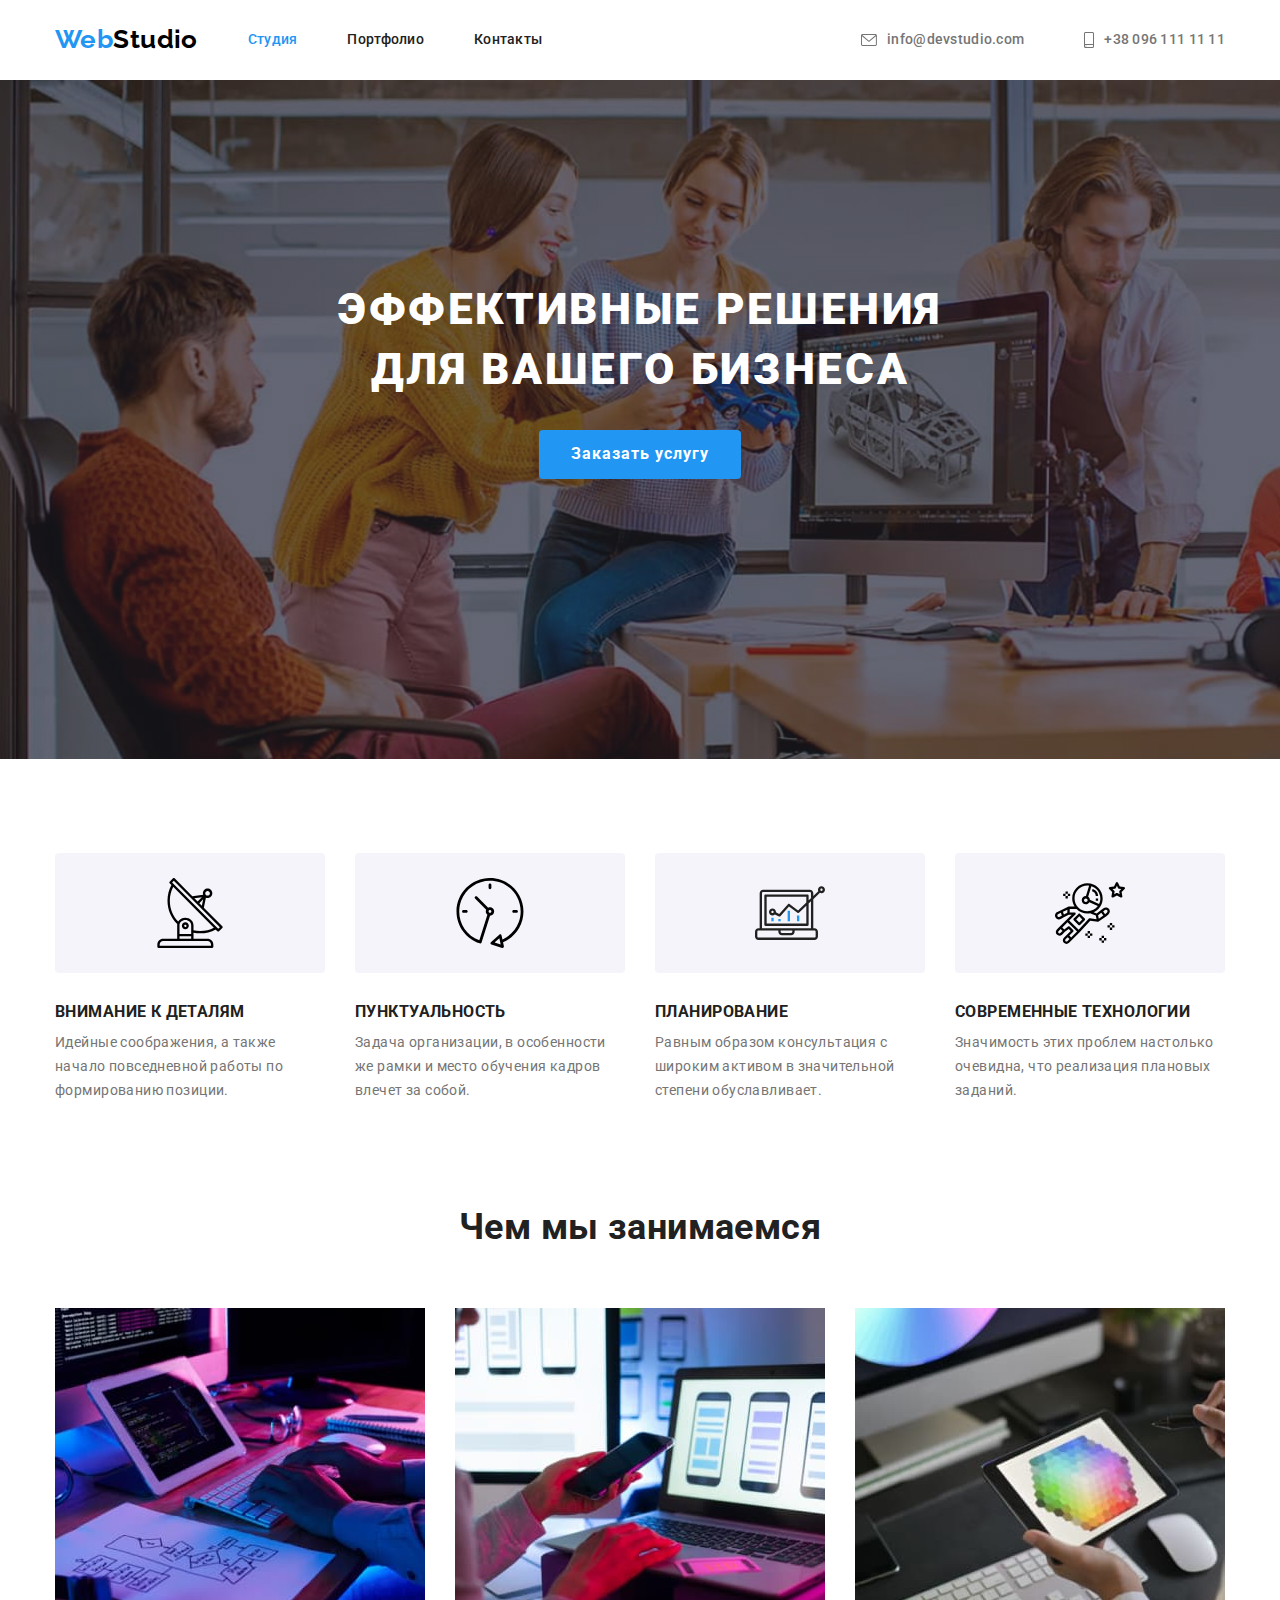
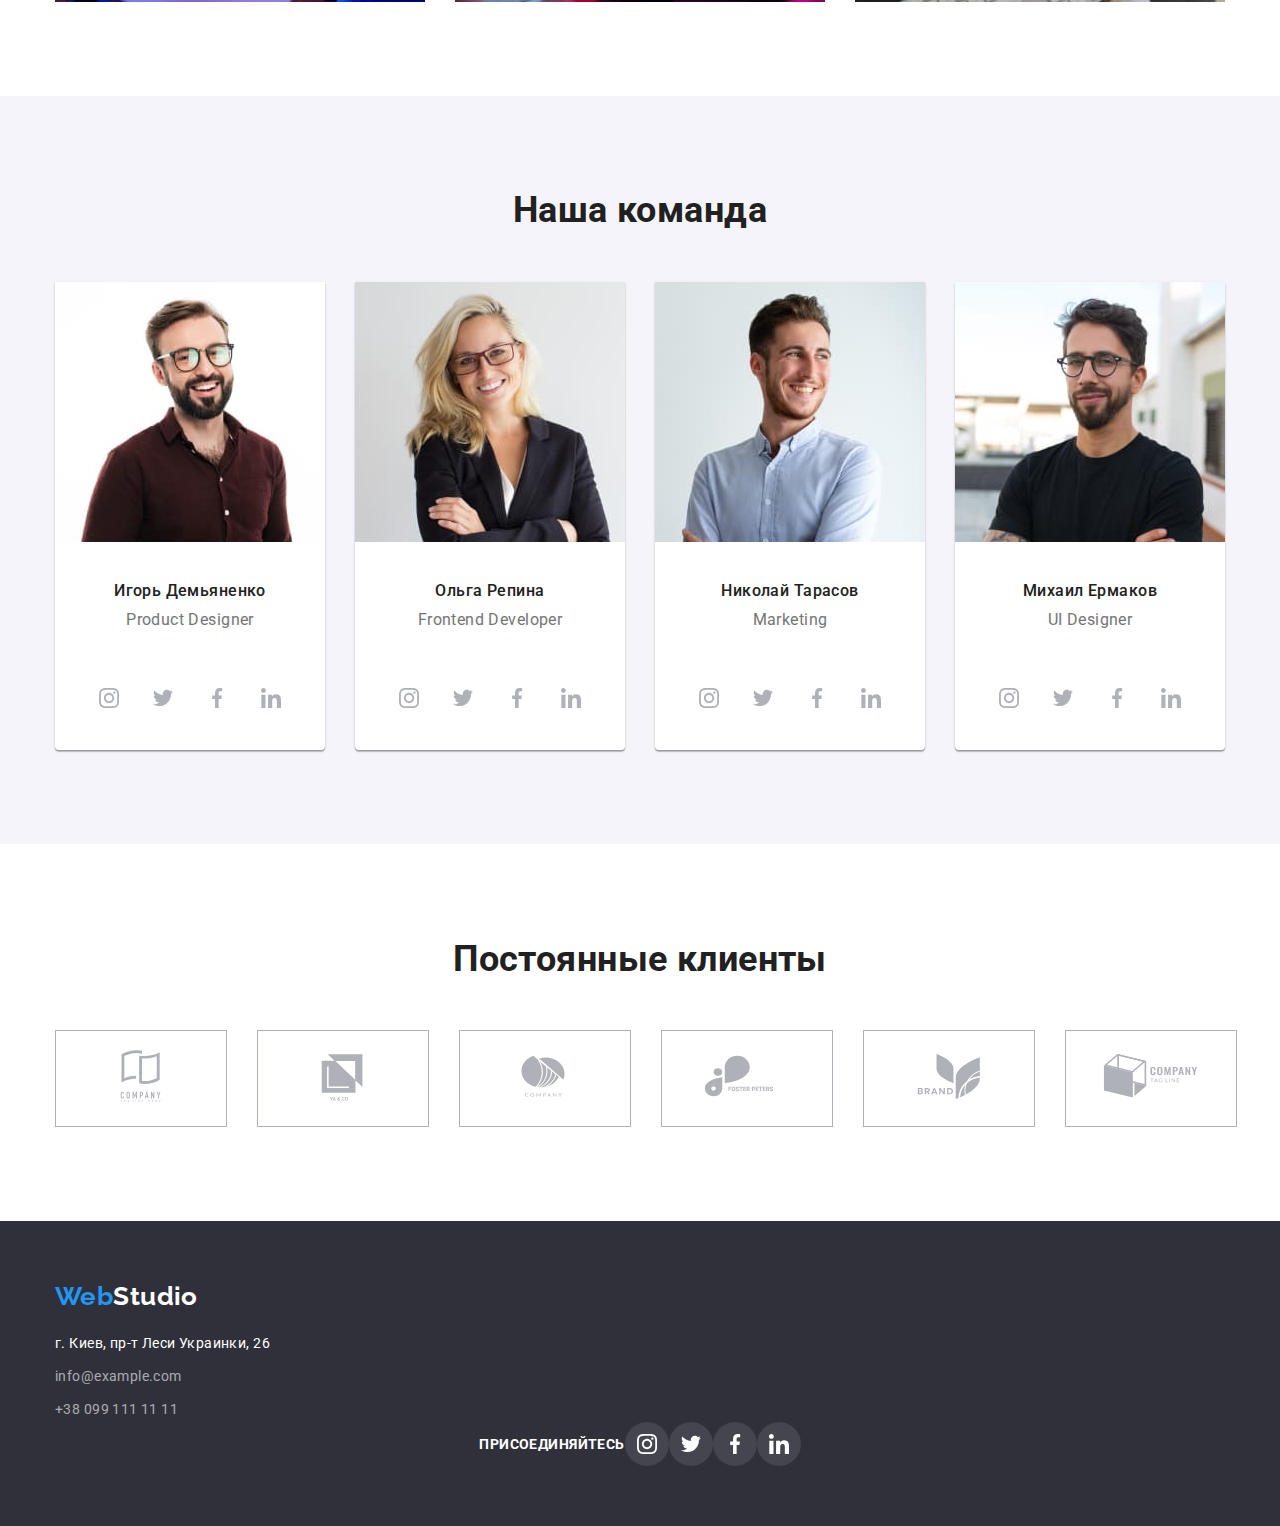
==== index.html @ 4fb2060e "mod-4" ====
<!DOCTYPE html>
<html lang="ru">
<head>
    <meta charset="UTF-8">
    <meta http-equiv="X-UA-Compatible" content="IE=edge">
    <meta name="viewport" content="width=device-width, initial-scale=1.0">
    <title lang="en">Web Studio</title>
    <link href="https://fonts.googleapis.com/css2?family=Raleway:wght@700&family=Roboto:wght@400;500;700;900&display=swap"
     rel="stylesheet">
     <link rel="stylesheet" href="https://cdnjs.cloudflare.com/ajax/libs/modern-normalize/1.1.0/modern-normalize.min.css">
    <link rel="stylesheet" href="./css/styles.css">
</head>


<body>

<header class="header">
   <div class="container header-header ">
          <nav class="header-nav" >
           <a href="./index.html" class="header-logo text">Web<span class="header-logo-first text">Studio</span> </a>
       <ul class="header-list list">
           <li class="header-item"><a href="./index.html" class="header-link activ text ">Студия</a></li>
           <li class="header-item"><a href="./portfolio.html" class="header-link text">Портфолио</a></li>
           <li class="header-item"><a href="" class="header-link text ">Контакты</a></li>
       </ul>
          </nav>
       
       <ul class="header-contacts text list ">
          <li class="header-contacts-item">
            <a href="mailto:info@devstudio.com" class="header-contacts-link text">
            <svg class="header-mail"  width="16" height="12"> 
            <use href="./images/icons.svg/symbol-defs (2).svg#icon-envelope-1"></use></svg>
            info@devstudio.com</a> </li>
          <li class="header-contacts-item">
            <a href="tel:+380961111111" class="header-contacts-link text">
             <svg class="header-phone" width="10" height="16">
               <use href="./images/icons.svg/symbol-defs (2).svg#icon-smartphone-1"></use>
             </svg>  
               +38 096 111 11 11</a></li>
       </ul>
   </div>
</header>



<main>
     <section class="hero">
             <h1 class="hero-title">Эффективные решения<br> для вашего бизнеса</h1>
             <button type="button" class="hero-btn">Заказать услугу</button>
</section>
     

<section class="benefits">
   <div class="container">
             <h2></h2>
     <ul class="benefits-list list">
        <li class="benefits-list-item">
         <a href="" class="benefits-ref">
         <svg class="benefits-icon" width="70" height="70"> 
            <use href="./images/icons.svg/symbol-defs (2).svg#icon-antenna-1-1"></use>
         </svg>
         </a>
            <h3 class="benefits-title">Внимание к деталям</h3>
            <p class="benefits-text">Идейные соображения, а также начало повседневной работы по формированию позиции.</p>
        </li>

        <li class="benefits-list-item">
         <a href="" class="benefits-ref">
         <svg class="benefits-icon" width="70" height="70"> 
            <use href="./images/icons.svg/symbol-defs (2).svg#icon-clock-1-1"></use>
         </svg>
      </a>
            <h3 class="benefits-title">Пунктуальность</h3>
            <p class="benefits-text">Задача организации, в особенности же рамки и место обучения кадров влечет за собой.</p>
        </li>

        <li class="benefits-list-item" >
         <a href="" class="benefits-ref">
         <svg class="benefits-icon" width="70" height="70"> 
            <use href="./images/icons.svg/symbol-defs (2).svg#icon-diagram-1-1"></use>
         </svg>
      </a>
            <h3 class="benefits-title">Планирование</h3>
            <p class="benefits-text">Равным образом консультация с широким активом в значительной степени обуславливает.</p>
        </li>

        <li class="benefits-list-item" >
         <a href="" class="benefits-ref">
         <svg class="benefits-icon" width="70" height="70"> 
            <use href="./images/icons.svg/symbol-defs (2).svg#icon-astronaut-1-1"></use>
         </svg>
         </a>
            <h3 class="benefits-title">Современные технологии</h3>
            <p class="benefits-text">Значимость этих проблем настолько очевидна, что реализация плановых заданий.</p>
        </li>
     </ul>
   </div>
</section>

<section class="work">
   <div class="container">
         <h2 class="work-title">Чем мы занимаемся</h2>
    <ul class="work-list list">
       <li class="work-list-img">
          <img  src="./images/box1.jpg" alt="компьютер">
       </li>

       <li class="work-list-img">
           <img  src="./images/box2.jpg" alt="телефон в руках">
       </li>

       <li class="work-list-img" >
           <img  src="./images/box3.jpg" alt="планшет">
       </li>
    </ul>
   </div>
</section>

<section class="team">
   <div class="container">
               <h2 class="heading">Наша команда</h2>
     <ul class="team-list list">
        <li class="team-li">
           <img  src="./images/img11.jpg" alt="мужчина в очках">
           <div class="title-text">
           <h3 class="team-title" >Игорь Демьяненко</h3>
           <p class="team-text">Product Designer</p>
           <ul class="team-roster list">
            <li class="team-docket">
               <a href="" class="team-ref">
                  <svg class="team-icon" width="20" height="20">
                     <use href="./images/icons.svg/symbol-defs.svg#icon-instagram"></use>
                  </svg>
               </a>
            </li>
            <li class="team-docket">
               <a href="" class="team-ref">
                  <svg class="team-icon" width="20" height="20">
                     <use href="./images/icons.svg/symbol-defs.svg#icon-twitter"></use>
                  </svg>
               </a>
            </li>
            <li class="team-docket">
               <a href="" class="team-ref">
                  <svg class="team-icon" width="20" height="20">
                     <use href="./images/icons.svg/symbol-defs.svg#icon-facebook"></use>
                  </svg>
               </a>
            </li>
            <li class="team-docket">
               <a href="" class="team-ref">
                  <svg class="team-icon" width="20" height="20">
                     <use href="./images/icons.svg/symbol-defs.svg#icon-linkedin"></use>
                  </svg>
               </a>
            </li>
           </ul>
         </div>
        </li>

        <li class="team-li">
           <img  src="./images/img22.jpg" alt="женщина блондинка">
           <div class="title-text">
           <h3 class="team-title">Ольга Репина</h3>
           <p class="team-text">Frontend Developer</p>
           <ul class="team-roster list">
            <li class="team-docket">
               <a href="" class="team-ref">
                  <svg class="team-icon" width="20" height="20">
                     <use href="./images/icons.svg/symbol-defs.svg#icon-instagram"></use>
                  </svg>
               </a>
            </li>
            <li class="team-docket">
               <a href="" class="team-ref">
                  <svg class="team-icon" width="20" height="20">
                     <use href="./images/icons.svg/symbol-defs.svg#icon-twitter"></use>
                  </svg>
               </a>
            </li>
            <li class="team-docket">
               <a href="" class="team-ref">
                  <svg class="team-icon" width="20" height="20">
                     <use href="./images/icons.svg/symbol-defs.svg#icon-facebook"></use>
                  </svg>
               </a>
            </li>
            <li class="team-docket">
               <a href="" class="team-ref">
                  <svg class="team-icon" width="20" height="20">
                     <use href="./images/icons.svg/symbol-defs.svg#icon-linkedin"></use>
                  </svg>
               </a>
            </li>
           </ul>
         </div>
        </li>

        <li class="team-li">
           <img src="./images/img33.jpg" alt="мужчина">
           <div  class="title-text">
           <h3 class="team-title">Николай Тарасов</h3>
           <p class="team-text">Marketing</p>
           <ul class="team-roster list">
            <li class="team-docket">
               <a href="" class="team-ref">
                  <svg class="team-icon" width="20" height="20">
                     <use href="./images/icons.svg/symbol-defs.svg#icon-instagram"></use>
                  </svg>
               </a>
            </li>
            <li class="team-docket">
               <a href="" class="team-ref">
                  <svg class="team-icon" width="20" height="20">
                     <use href="./images/icons.svg/symbol-defs.svg#icon-twitter"></use>
                  </svg>
               </a>
            </li>
            <li class="team-docket">
               <a href="" class="team-ref">
                  <svg class="team-icon" width="20" height="20">
                     <use href="./images/icons.svg/symbol-defs.svg#icon-facebook"></use>
                  </svg>
               </a>
            </li>
            <li class="team-docket">
               <a href="" class="team-ref">
                  <svg class="team-icon" width="20" height="20">
                     <use href="./images/icons.svg/symbol-defs.svg#icon-linkedin"></use>
                  </svg>
               </a>
            </li>
           </ul>
         </div>
        </li>

        <li class="team-li">
           <img src="./images/img44.jpg" alt="мужчина брюнет">
           <div class="title-text">
           <h3 class = "team-title">Михаил Ермаков</h3>
           <p class="team-text">UI Designer</p>
           <ul class="team-roster list">
            <li class="team-docket">
               <a href="" class="team-ref">
                  <svg class="team-icon" width="20" height="20">
                     <use href="./images/icons.svg/symbol-defs.svg#icon-instagram"></use>
                  </svg>
               </a>
            </li>
            <li class="team-docket">
               <a href="" class="team-ref">
                  <svg class="team-icon" width="20" height="20">
                     <use href="./images/icons.svg/symbol-defs.svg#icon-twitter"></use>
                  </svg>
               </a>
            </li>
            <li class="team-docket">
               <a href="" class="team-ref">
                  <svg class="team-icon" width="20" height="20">
                     <use href="./images/icons.svg/symbol-defs.svg#icon-facebook"></use>
                  </svg>
               </a>
            </li>
            <li class="team-docket">
               <a href="" class="team-ref">
                  <svg class="team-icon" width="20" height="20">
                     <use href="./images/icons.svg/symbol-defs.svg#icon-linkedin"></use>
                  </svg>
               </a>
            </li>
           </ul>
         </div>
        </li>
      </ul>
      </div>
</section>

<section class="clients">
<div class="container">
   <h2 class="clients-title">Постоянные клиенты</h2>
   <ul class="clients-roster list">
<li class="clients-docket">
   <a href="" class="clients-ref">
      <svg class="clients-icon" width="106" height="60">
         <use href="./images/icons.svg/symbol-defs (2).svg#icon-Logo-1-1"></use>
      </svg>
   </a>
</li>
<li class="clients-docket">
   <a href="" class="clients-ref">
      <svg class="clients-icon" width="106" height="60">
         <use href="./images/icons.svg/symbol-defs (2).svg#icon-Logo-1"></use>
      </svg>
   </a>
</li>
<li class="clients-docket">
   <a href="" class="clients-ref">
      <svg class="clients-icon" width="106" height="60">
         <use href="./images/icons.svg/symbol-defs (2).svg#icon-Logo-2-1"></use>
      </svg>
   </a>
</li>
<li class="clients-docket">
   <a href="" class="clients-ref">
      <svg class="clients-icon" width="106" height="60">
         <use href="./images/icons.svg/symbol-defs (2).svg#icon-Logo-3-1"></use>
      </svg>
   </a>
</li>
<li class="clients-docket">
   <a href="" class="clients-ref">
      <svg class="clients-icon" width="106" height="60">
         <use href="./images/icons.svg/symbol-defs (2).svg#icon-Logo-4-1"></use>
      </svg>
   </a>
</li>
<li class="clients-docket">
   <a href="" class="clients-ref">
      <svg class="clients-icon" width="106" height="60">
         <use href="./images/icons.svg/symbol-defs (2).svg#icon-Logo-5-1"></use>
      </svg>
   </a>
</li>
</ul>
</div>
</section>

</main>

<footer class="footer">
   <div class="container">
     
   <a href = "" class="footer-logo text">Web<span class="footer-logo-second">Studio</span></a>
   <ul class="footer-contacts list">
      <li class="footer-li">
         <a href ="" class="footer-address text">г. Киев, пр-т Леси Украинки, 26</a>
      </li>

      <li class="footer-li">
         <a href="mailto:info@example.com" class="footer-link text">info@example.com</a>
      </li>

      <li class="footer-li">
         <a href="tel:+380991111111" class="footer-link text">+38 099 111 11 11</a>
      </li>
   </ul>
   <div class="footer-two"> 
      <h3 class="footer-title">Присоединяйтесь</h3>
      <ul class="footer-roster list ">
         <li class="footer-docket">
            <a href="" class="footer-ref">
               <svg class="footer-icon" width="20" height="20">
                  <use href="./images/icons.svg/symbol-defs.svg#icon-instagram"></use>
               </svg>
            </a>
         </li>
         <li class="footer-docket" >
            <a href="" class="footer-ref">
               <svg class="footer-icon" width="20" height="20">
                  <use href="./images/icons.svg/symbol-defs.svg#icon-twitter"></use>
               </svg>
            </a>
         </li>
         <li class="footer-docket">
            <a href="" class="footer-ref">
               <svg class="footer-icon" width="20" height="20">
                  <use href="./images/icons.svg/symbol-defs.svg#icon-facebook"></use>
               </svg>
            </a>
         </li>
         <li class="footer-docket">
            <a href="" class="footer-ref">
               <svg class="footer-icon" width="20" height="20">
                  <use href="./images/icons.svg/symbol-defs.svg#icon-linkedin"></use>
               </svg>
            </a>
         </li>
      </ul>
   </div>


   </div>
</footer>
</body>
</html>
---- css/styles.css ----
:root {
    --dark-color:#212121;
    --grey-color:#757575;
    --white-color:#FFFFFF;
    --blue-color:#2196F3;
    --black-color: #000000;
    --bg-color-site-header:#FFFFFF;
    --bg-color-header-footer:#2F303A;
    --bg-color-main:#E5E5E5;
    --bg-color-main-btn:#2196F3;
    --bg-color-team-btn: #F5F4FA;
    --bg-color-clients: #F5F5F5;
    --adress-footer-color:rgba(255, 255, 255, 0.6);
}

body {
    background-color:var(--bg-color-site-header);
    color: var(--grey-color);
    font-family: Roboto, sans-serif;
    font-size: 14px;
    letter-spacing: 0.03em;
}

.list {
    list-style: none;
    
}


.text {
    text-decoration: none;
}

.project-item {
    text-decoration: none;
}

h1,h2,h3,h4,h5,h6,p {
    margin: 0;
    padding: 0;
}

ul {
    margin: 0;
    padding: 0;
}


button {
    padding: 0;
}


 
.container{
    width: 1200px;
    padding-left: 15px;
    padding-right: 15px;
    margin-left: auto;
    margin-right: auto;
    
}
  

img {
    display: block;
}



 

/*------------------------------------ВЕБ СТУДИЯ----------------------------------------------------*/


/*------------------------------------header---------------------------------------------------*/

.header {
    
}

.header-header{
    display: flex;
    align-items: center;
}

.header-nav {
    display: flex;
   align-items: center;
}

.contacts {
    display: flex;
  justify-content: center;
  
}

.header-list {
    display: flex;
  
}

.header-item:not(:last-child){
    margin-right: 50px;
}

.header-contacts {
    display: flex;
    margin-left: auto;
    
    
    
}

.header-contacts-item:not(:last-child){
    margin-right: 50px;
}

.header-contacts .item +.item {
    margin-left: ;
}

.header-contacts-item {
    background-image: url();
}

.header-logo {
    display: block;
    padding-top: 24px;
    padding-bottom: 25px;
    margin-right: 50px;
    
    font-family: 'Raleway',sans-serif;
    font-weight: 700;
    font-size: 26px;
    line-height: 1.2;
    color: var(--bg-color-main-btn);
}

.header-logo-first {
    color: var(--black-color);
}
 
.header-list .header-link {
    display: block;
    padding-top: 32px;
    padding-bottom: 32px;

    font-weight: 500;
    line-height: 1.14;
    letter-spacing: 0.02em;
    color: var(--dark-color);
} 

.header-list .header-link:hover,
.header-list .header-link:focus {
    color: var(--bg-color-main-btn);
}

.header-list .activ{
    font-weight: 500;
    line-height: 1.14;
    letter-spacing: 0.02em;
    color: var(--blue-color);
}

.header-contacts .header-contacts-link {
    display: block;
    padding-top: 32px;
    padding-bottom: 32px;
    font-weight: 500;
    line-height: 1.14;
    letter-spacing: 0.02em;
    color: var(--grey-color);
    border-radius: 50%;
    display: flex;
    justify-content: center;
    align-items: center;
}

.header-mail {
    fill: currentColor;
    margin-right: 10px; 
}

.header-phone {
    fill: currentColor;
    margin-right: 10px;
}


    
.header-contacts .header-contacts-link:hover,
.header-contacts .header-contacts-link:focus {
    color: var(--blue-color);
}
.header-contacts-link {
    
}

.header-phone {
    margin-left: 10px;
}
    


/*---------------------------------------hero-------------------------------------------------------*/
.hero {
    padding-top: 200px;
    padding-bottom: 280px;
    text-align: center;
    background-color: var(--bg-color-header-footer);
    background-image: linear-gradient(rgba(47, 48, 58, 0.4),rgba(47, 48, 58, 0.4)), url(../images/bg.jpg);
    background-repeat: no-repeat;
    background-size: cover;
    max-width: 1600px;
    margin: 0 auto;
}

.hero-title {
    margin-bottom: 30px;
    font-weight: 900;
    font-size: 44px;
    line-height: 1.36;
    letter-spacing: 0.06em;
    text-transform: uppercase;
    color: var(--white-color);
}

.hero-btn {
    border: none;
    text-align: center;
    border-radius: 4px;
    min-width: 200px;
    padding: 10px 32px;

    font-family: inherit;
    font-weight: 700;
    font-size: 16px;
    line-height: 1.8;
    letter-spacing: 0.06em;
    cursor: pointer;
    color: var(--white-color);
    background: var(--bg-color-main-btn);
}


/*-----------------------------------benefits--------------------------------------------------------*/
.benefits{
   padding-top: 94px;
   padding-bottom: 94px;
}
.benefits-title {
    font-weight: 700;
    line-height: 1.14;
    text-transform: uppercase;
    color: var(--dark-color);
    margin-bottom: 10px;
    display: flex;
    margin-top: 30px;
}

.benefits-text {
    font-weight: 400;
    line-height: 1.71;
}

   .benefits-list  {
    display: flex ;
    gap: 30px;
    
}
.benefits-list-item{
   flex-basis: calc((100% - 3 * 30px) / 4);
   
}


.benefits-ref {
    padding:25px 100px 25px 100px;
    display: flex;
    justify-content: center;
    align-items: center;
    background: #F5F4FA;
    border-radius: 4px;
}





/*----------------------------------work----------------------------------------------------------*/


 .work {
padding-bottom: 94px;
 }

.work-title {
    font-weight: 700;
    font-size: 36px;
    line-height: 1.7;
    color: var(--dark-color);
    margin-bottom: 50px;
    text-align: center;
}

.work-list {
    display: flex;
    gap: 30px;
}

.work-list-img:not(:last-child) {
   flex-basis : calc((100% - 2 * 30px) / 3);
}

/*----------------------------------team------------------------------------------------------------*/
.team {
    background: var(--bg-color-team-btn);
    padding-top: 94px;
    padding-bottom: 94px;

    
}

.team-list {
    display: flex;
    gap: 30px;
    
}

.team-li {
   flex-basis: calc((100% - 3 * 30px) / 4);
   background: #FFFFFF;
   box-shadow: 0px 1px 3px rgba(0, 0, 0, 0.12), 0px 1px 1px rgba(0, 0, 0, 0.14), 0px 2px 1px rgba(0, 0, 0, 0.2);
   border-radius: 0px 0px 4px 4px;
}

.heading {
    font-weight: 700;
    font-size: 36px;
    line-height: 1.16;
    color: var(--dark-color);
    text-align: center;
    margin-bottom: 50px;
}

.title-text {
    padding-top: 30px;
    padding-bottom: 30px;
    text-align: center;
}

.team-title {
    font-weight: 500;
    font-size: 16px;
    line-height: 1.18;
    color: var(--dark-color);
    margin: 10px;
   
    

    
}

.team-list p {
    font-size: 16px;
    line-height: 1.18;
    padding-bottom: 30px;
    margin-bottom: 16px;
    
}

.team-roster {
    display: flex;
    justify-content: center;
}

.team-docket:not(:last-child) {
  margin-right: 10px;
}

.team-ref {
    width: 44px;
    height: 44px;
    background-color: #FFFFFF;
    border-radius: 50%;
    display: flex;
    justify-content: center;
    align-items: center;
}

.team-icon {
    fill: #AFB1B8;
}

.team-ref:hover {
    background-color: #2196F3;
}

.team-ref:hover .team-icon {
    fill: #FFFFFF;
}




/*-----------------------------------clients-------------------------------------------------------*/
.clients {
   padding-top: 94px;
   padding-bottom: 94px;
   
}

.clients-title {
  font-style: normal;
  font-weight: 700;
  font-size: 36px;
  line-height: 42px;
  text-align: center;
  color: var(--dark-color);
  margin-bottom: 50px;
}

.clients-roster {
  display: flex;
  gap: 30px;
}

.clients-docket {
    padding: 16px 32px 16px 32px;
    border: 1px solid #AFB1B8;

}

.clients-icon {
    fill: #AFB1B8;
}

  
.clients-ref:hover .clients-icon {
    fill:#2196F3
}






/*-------------------------------------footer------------------------------------------------------*/
.footer {
    background: var(--bg-color-header-footer);
    padding-top: 60px;
    padding-bottom: 60px;
    display: flex;
    
}


.footer-logo {
    margin-bottom: 20px;
    font-family: 'Raleway';
    font-style: normal;
    font-weight: 700;
    font-size: 26px;
    line-height: 1.2;
    color: var(--blue-color);
    
    
    
}

.footer-logo-second {
    display: inline-block;
    margin-bottom: 20px;
    font-family: inherit;
    color: var(--white-color);
    
}

.footer-li:not(:last-child) {
    margin-bottom: 9px;
}

.footer-contacts {
    
}

.footer-contacts .footer-address {
    font-weight: 400;
    line-height: 1.71;
    color: var(--white-color);
    
    
}

.footer-contacts .footer-address:hover,
.footer-contacts .footer-address:focus {
    color: var(--blue-color);
}


.footer-contacts .footer-link {
    font-weight: 400;
    line-height: 1.71;
    color: var(--adress-footer-color);
}

.footer-contacts .footer-link:hover,
.footer-contacts .footer-link:focus {
    color: var(--blue-color);
}

.footer-two {
    display: flex;
    justify-content: center;
    align-items: center;
    
}

.footer-title {
    font-family: 'Roboto';
    font-style: normal;
    font-weight: 700;
    font-size: 14px;
    line-height: 16px;
    letter-spacing: 0.03em;
    text-transform: uppercase;
    color: #FFFFFF;
}

.footer-roster {
    display: flex;
    justify-content: center;
    align-items: center;
    
}

.footer-docket {
    
}

.footer-ref {
    width: 44px;
    height: 44px;
    background-color: #FFFFFF;
    border-radius: 50%;
    display: flex;
    justify-content: center;
    align-items: center;
    background:rgba(255, 255, 255, 0.1) ;
    
    
}

.footer-icon {
  fill:#FFFFFF;
}
  
.footer-ref:hover{
   background-color:#2196F3;  
}

.footer-ref:hover .footer-icon {
    background-color:#2196F3;
} 







/*----------------------------------ПОРТФОЛИО-------------------------------------------------------*/



/*---------------------------------filters--------------------------------------------------------*/
.filters {
    display: flex;
    padding-top: 100px;
    padding-bottom: 50px;
    justify-content: center;
}

.filters-button:not(:last-child) {
    margin-right: 30px;
    
}



 .filters .btn.current {
     font-family: inherit;
     font-weight: 500;
     font-size: 16px;
     line-height: 1.62;
     border: none;
     cursor: pointer;
     background-color: var(--bg-color-main-btn);
     color: var(--white-color);
    }

  
.filters .btn {
     font-family: inherit;
     font-weight: 500;
     font-size: 16px;
     line-height: 1.62;
     color: var(--dark-color);
     background: var(--bg-color-team-btn);
     border: none;
     cursor: pointer;
     border-radius: 4px;
     padding: 6px 22px;
}

.filters .btn:hover,
.filters .btn:focus {
    background-color: var(--bg-color-main-btn);
    color: var(--white-color);
    box-shadow: 0px 3px 1px rgba(0, 0, 0, 0.1), 0px 1px 2px rgba(0, 0, 0, 0.08), 0px 2px 2px rgba(0, 0, 0, 0.12);
}


/*--------------------------------------project-----------------------------------------------------*/
.project {
   display: flex;
   flex-wrap: wrap;
   gap: 30px;
   padding-bottom: 94px;
}
   
   
   
    


.project-li {
  flex-basis: calc((100% - 2 * 30px) / 3);
  width: 370px;
  height: 404px;
  left: 215px;
  top: 262px;
  background: #FFFFFF;
  border: 1px solid #EEEEEE;
  
}

.project-li:hover {
    box-shadow: 0px 1px 1px rgba(0, 0, 0, 0.12), 0px 4px 4px rgba(0, 0, 0, 0.06), 1px 4px 6px rgba(0, 0, 0, 0.16);
}


.title-item {
    padding: 20px 24px;
}



.project-title {
    font-weight: 700;
    font-size: 18px;
    line-height: 2;
    letter-spacing: 0.06em;
    color: var(--dark-color);
    margin-bottom: 4px;
    
}

.project .project-item {
    font-weight: 400;
    font-size: 16px;
    line-height: 1.88;
    
}























/* ------------------------Examples----------------- */

/* .hero-title{
    font-size: 44px;
    color: blueviolet;
}
.hero-title .text-second{
    text-transform: uppercase;
    color: brown;
}



.hero-item p{
    color: aqua;
} 

.hero-list p{
    color: red;
}

.super-list > li {
    color: brown;
} */
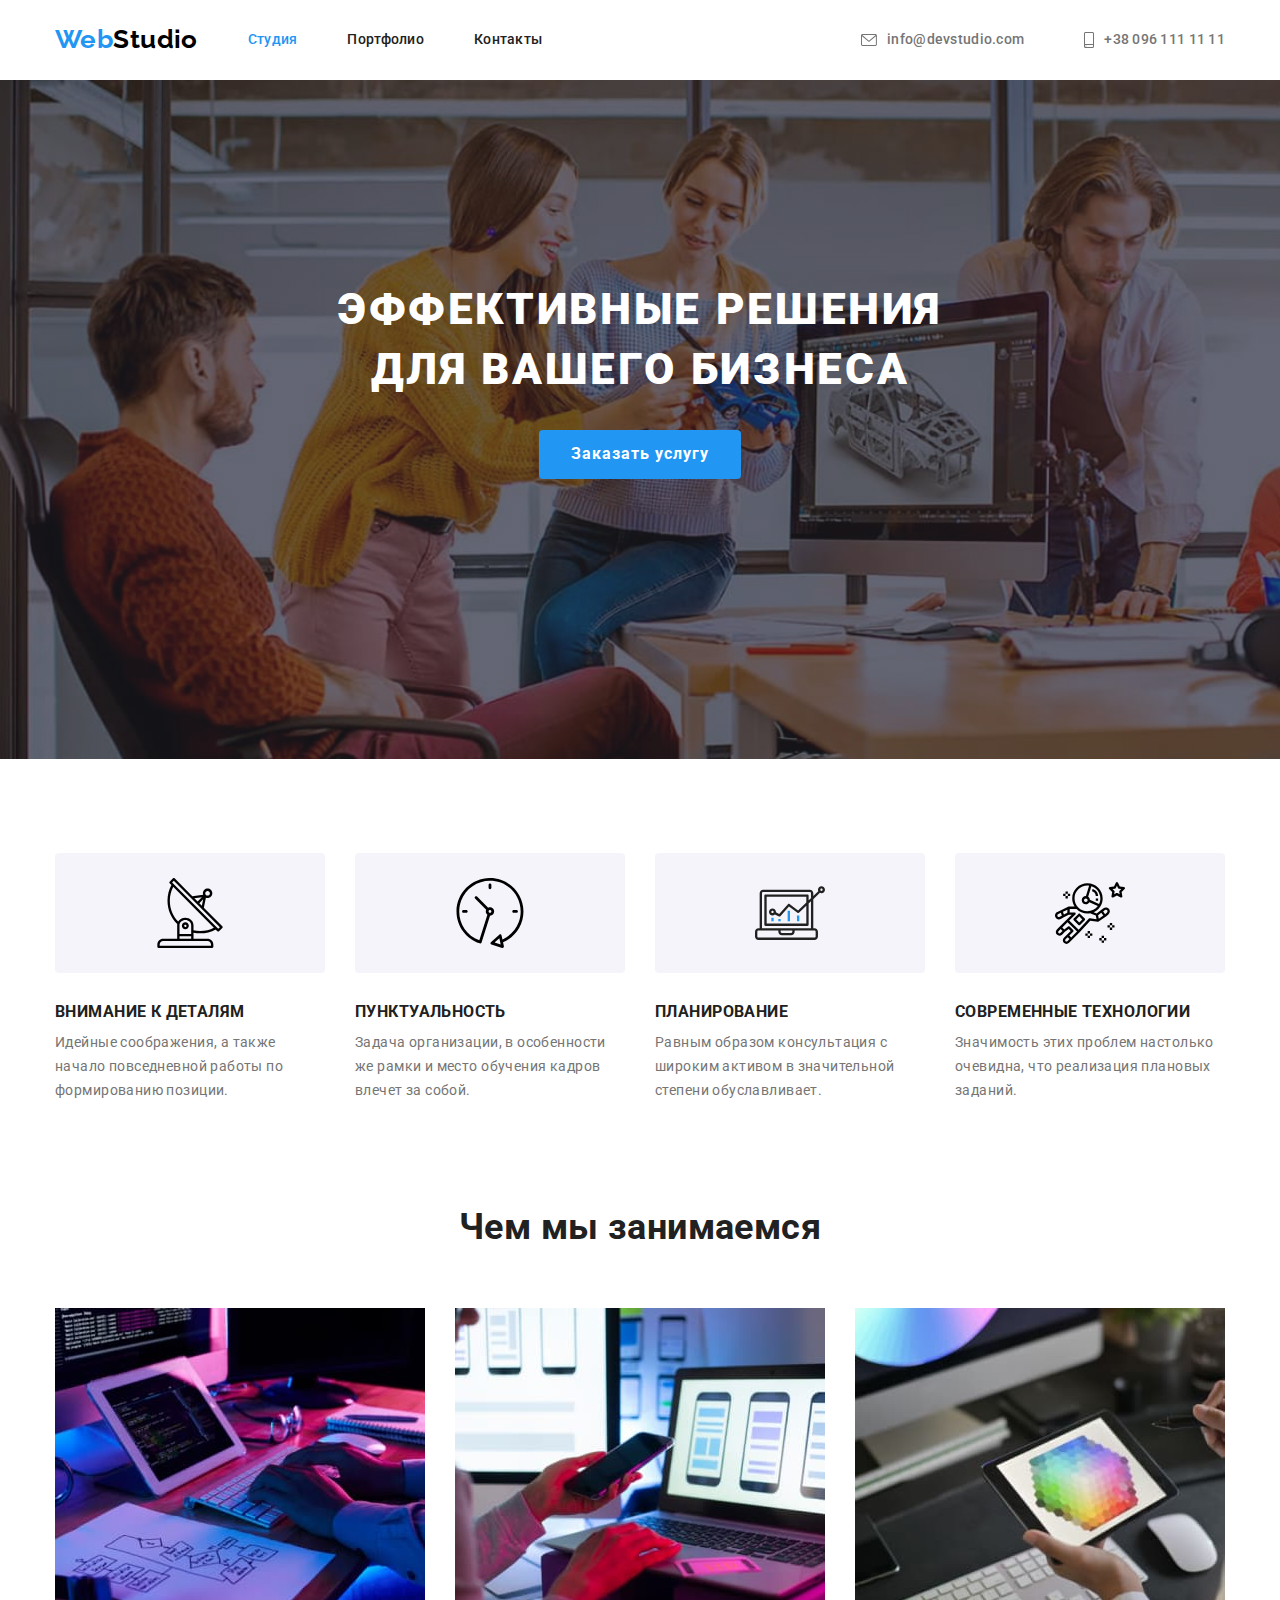
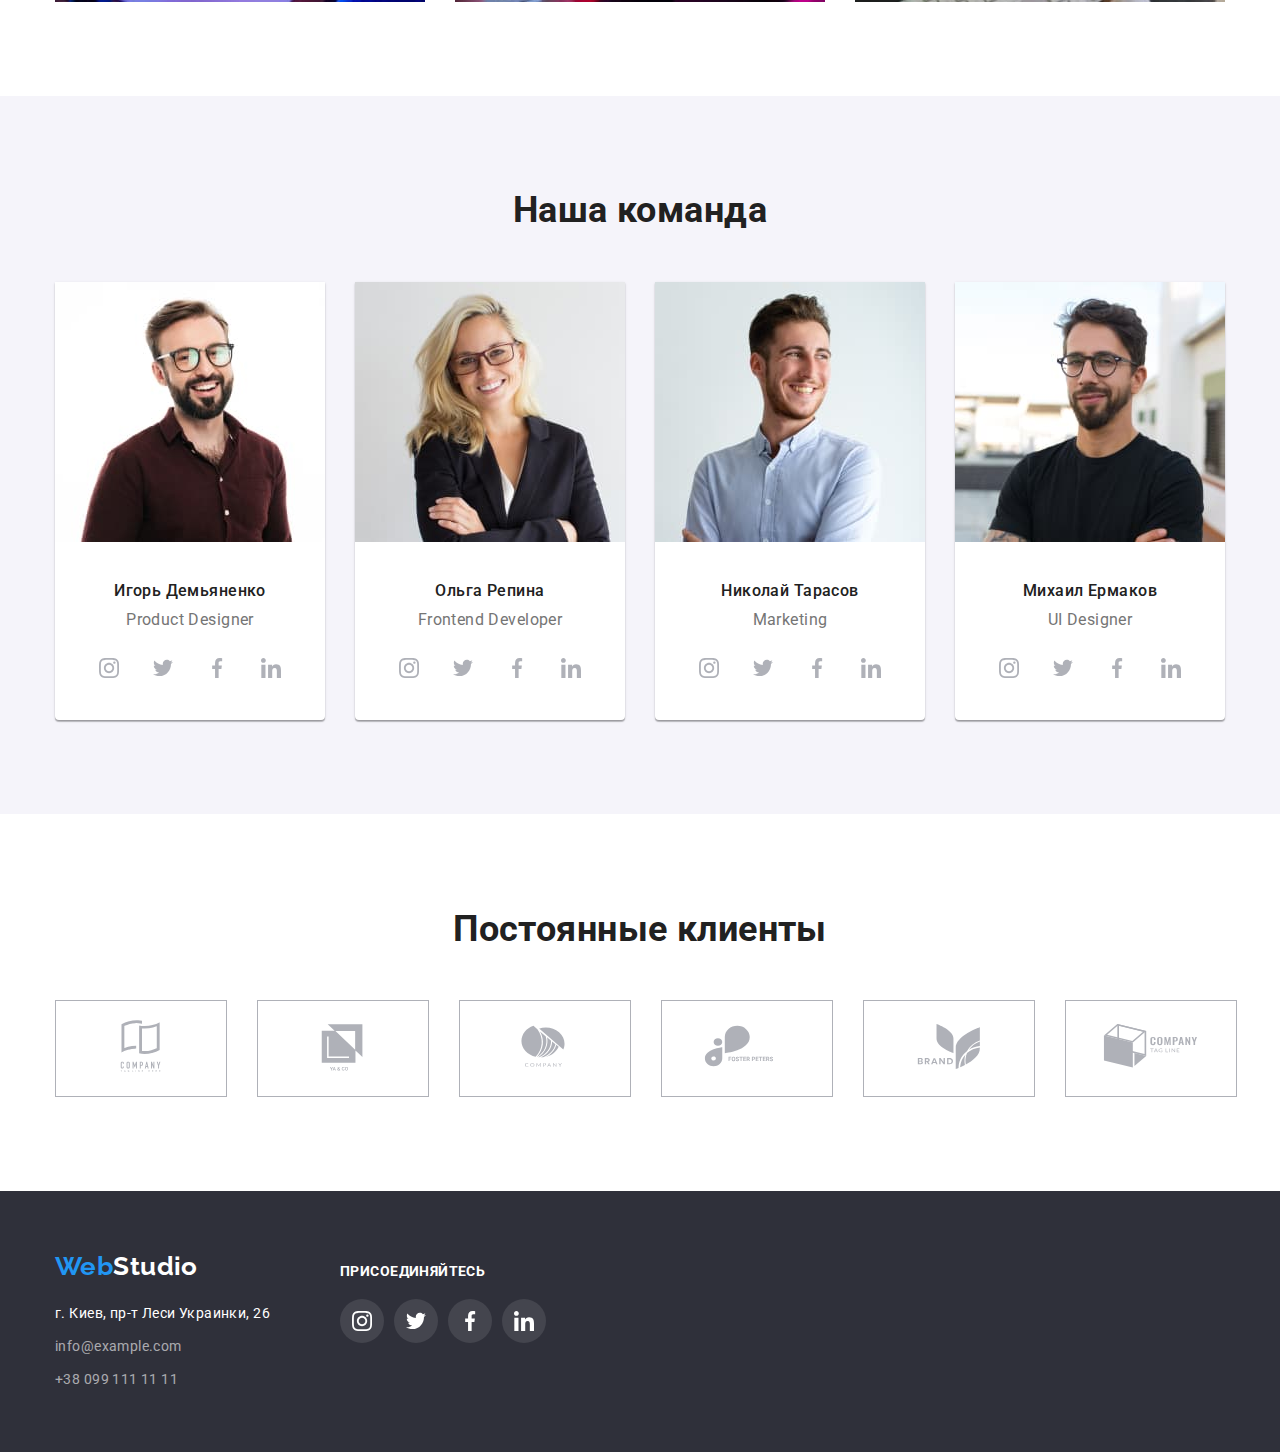
==== commit 35b8d85a: "modul 4" ====
--- a/index.html
+++ b/index.html
@@ -329,8 +329,10 @@
 
 <footer class="footer">
    <div class="container">
-     
-   <a href = "" class="footer-logo text">Web<span class="footer-logo-second">Studio</span></a>
+<div class="footer-two">
+
+   <div class="footer-footer">
+     <a href = "" class="footer-logo text">Web<span class="footer-logo-second">Studio</span></a>
    <ul class="footer-contacts list">
       <li class="footer-li">
          <a href ="" class="footer-address text">г. Киев, пр-т Леси Украинки, 26</a>
@@ -344,8 +346,10 @@
          <a href="tel:+380991111111" class="footer-link text">+38 099 111 11 11</a>
       </li>
    </ul>
-   <div class="footer-two"> 
-      <h3 class="footer-title">Присоединяйтесь</h3>
+</div>
+
+<div class="basement">
+      <p class="footer-text">Присоединяйтесь</p>
       <ul class="footer-roster list ">
          <li class="footer-docket">
             <a href="" class="footer-ref">
@@ -377,6 +381,7 @@
          </li>
       </ul>
    </div>
+   </div>
 
 
    </div>
--- a/css/styles.css
+++ b/css/styles.css
@@ -366,7 +366,6 @@
 .team-list p {
     font-size: 16px;
     line-height: 1.18;
-    padding-bottom: 30px;
     margin-bottom: 16px;
     
 }
@@ -429,17 +428,25 @@
 
 .clients-docket {
     padding: 16px 32px 16px 32px;
-    border: 1px solid #AFB1B8;
-
-}
+    border: 1px solid #AFB1B8; 
+}
+
+.clients-ref {
+   
+}
+
 
 .clients-icon {
     fill: #AFB1B8;
 }
 
-  
 .clients-ref:hover .clients-icon {
-    fill:#2196F3
+    fill:#2196F3;
+    
+}
+
+.clients-docket:hover { 
+    border: 1px solid#2196F3;
 }
 
 
@@ -450,14 +457,18 @@
 /*-------------------------------------footer------------------------------------------------------*/
 .footer {
     background: var(--bg-color-header-footer);
+    display: flex;
+    
+}
+
+.footer-footer {
     padding-top: 60px;
     padding-bottom: 60px;
-    display: flex;
-    
 }
 
 
 .footer-logo {
+    padding-top: 60px;
     margin-bottom: 20px;
     font-family: 'Raleway';
     font-style: normal;
@@ -513,12 +524,15 @@
 
 .footer-two {
     display: flex;
-    justify-content: center;
-    align-items: center;
-    
-}
-
-.footer-title {
+    gap: 70px;
+}
+
+.basement {
+    padding-top: 72px;
+    padding-bottom: 100px;
+}
+
+.footer-text {
     font-family: 'Roboto';
     font-style: normal;
     font-weight: 700;
@@ -527,6 +541,8 @@
     letter-spacing: 0.03em;
     text-transform: uppercase;
     color: #FFFFFF;
+    margin-bottom: 20px;
+    
 }
 
 .footer-roster {
@@ -536,7 +552,8 @@
     
 }
 
-.footer-docket {
+.footer-docket:not(:last-child){
+    margin-right: 10px;
     
 }
 
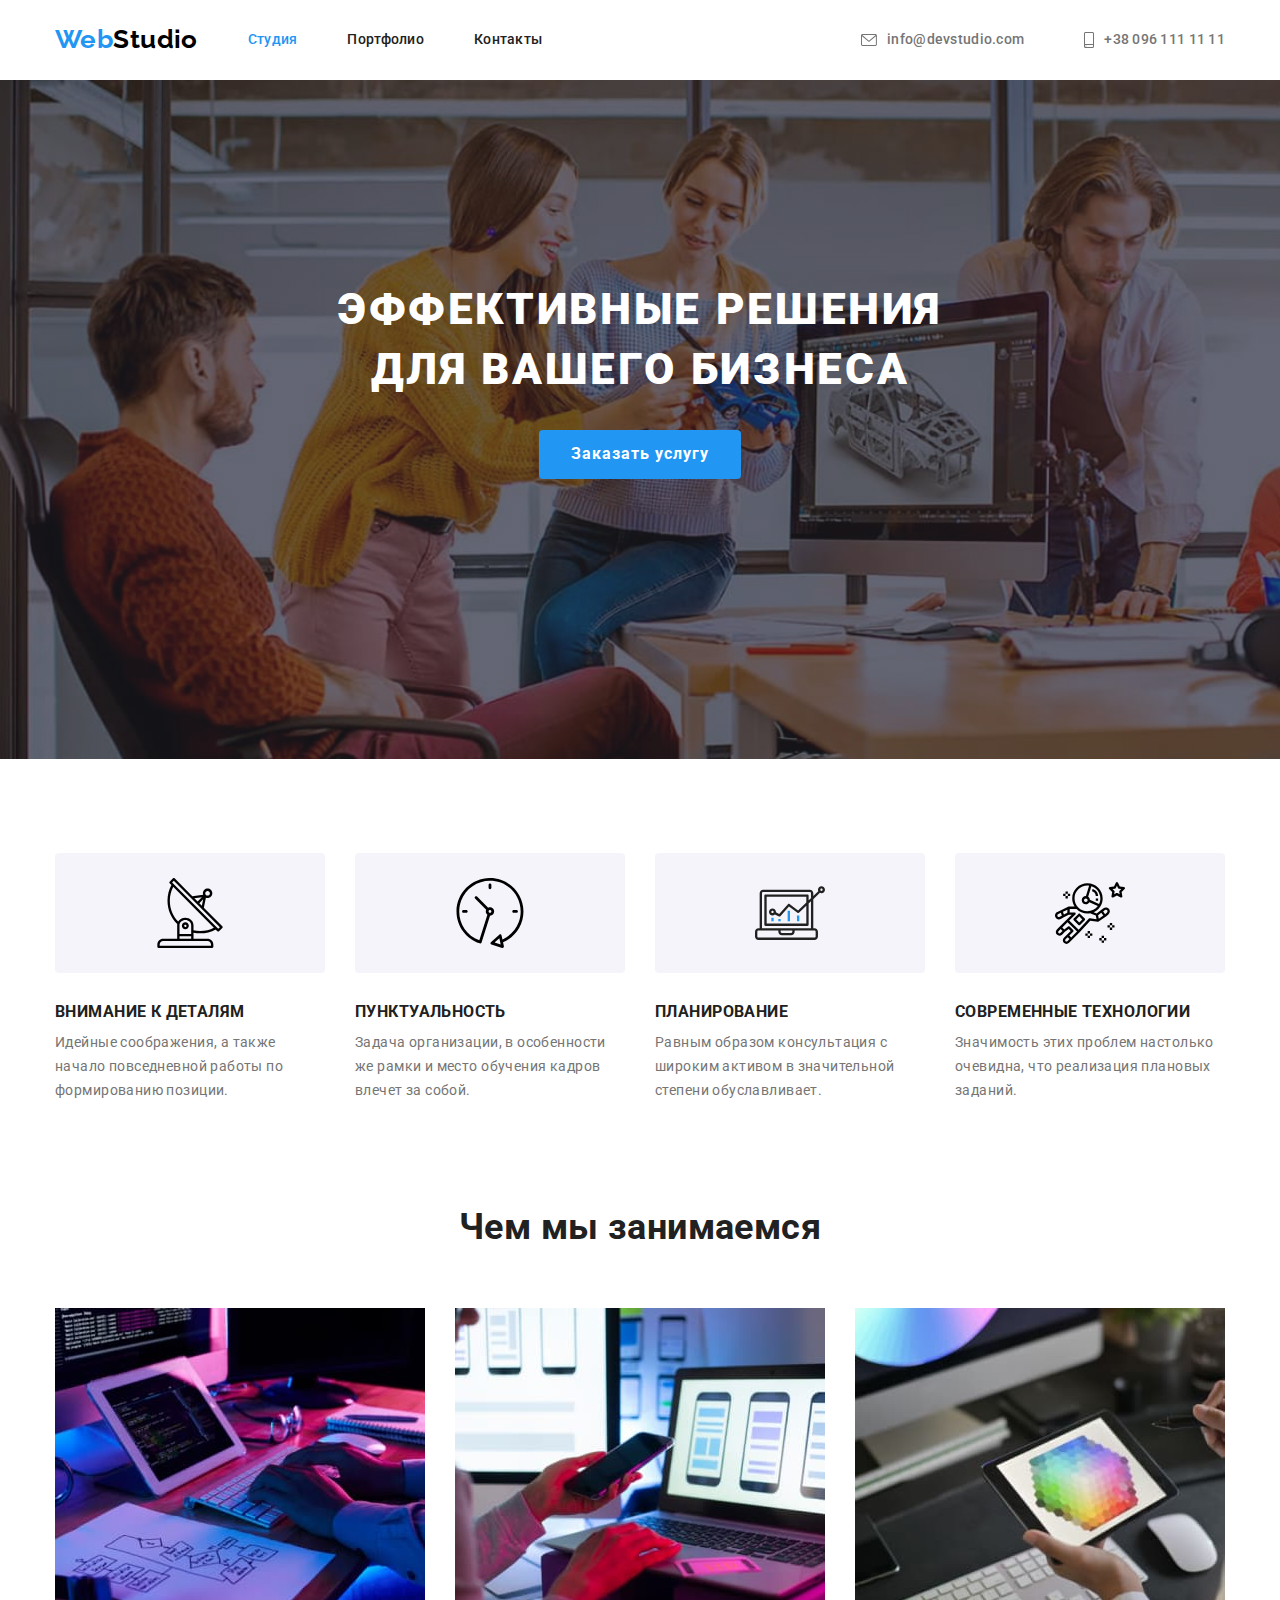
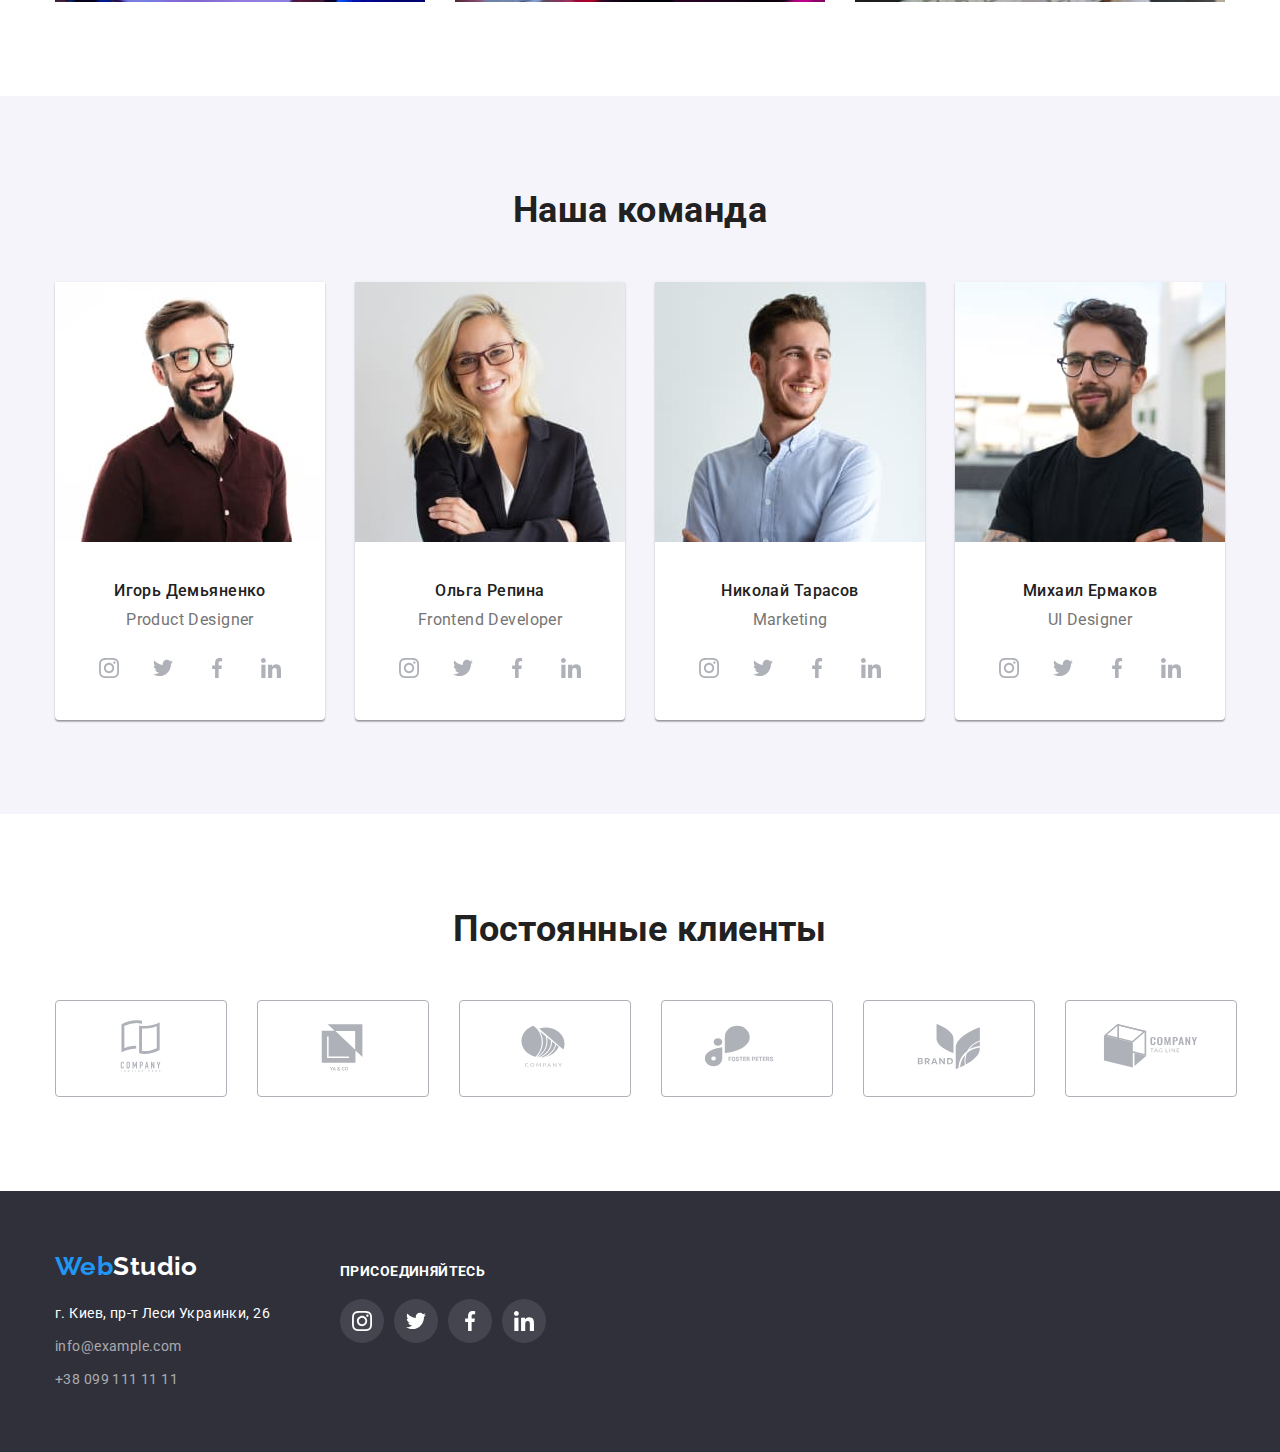
==== commit f05a8d8e: "modul 4 правки" ====
--- a/index.html
+++ b/index.html
@@ -52,44 +52,44 @@
 
 <section class="benefits">
    <div class="container">
-             <h2></h2>
+             
      <ul class="benefits-list list">
         <li class="benefits-list-item">
-         <a href="" class="benefits-ref">
+         <div class="benefits-div">
          <svg class="benefits-icon" width="70" height="70"> 
             <use href="./images/icons.svg/symbol-defs (2).svg#icon-antenna-1-1"></use>
          </svg>
-         </a>
+      </div>
             <h3 class="benefits-title">Внимание к деталям</h3>
             <p class="benefits-text">Идейные соображения, а также начало повседневной работы по формированию позиции.</p>
         </li>
 
         <li class="benefits-list-item">
-         <a href="" class="benefits-ref">
+         <div class="benefits-div">
          <svg class="benefits-icon" width="70" height="70"> 
             <use href="./images/icons.svg/symbol-defs (2).svg#icon-clock-1-1"></use>
          </svg>
-      </a>
+      </div>
             <h3 class="benefits-title">Пунктуальность</h3>
             <p class="benefits-text">Задача организации, в особенности же рамки и место обучения кадров влечет за собой.</p>
         </li>
 
         <li class="benefits-list-item" >
-         <a href="" class="benefits-ref">
+         <div class="benefits-div">
          <svg class="benefits-icon" width="70" height="70"> 
             <use href="./images/icons.svg/symbol-defs (2).svg#icon-diagram-1-1"></use>
          </svg>
-      </a>
+      </div>
             <h3 class="benefits-title">Планирование</h3>
             <p class="benefits-text">Равным образом консультация с широким активом в значительной степени обуславливает.</p>
         </li>
 
         <li class="benefits-list-item" >
-         <a href="" class="benefits-ref">
+         <div class="benefits-div">
          <svg class="benefits-icon" width="70" height="70"> 
             <use href="./images/icons.svg/symbol-defs (2).svg#icon-astronaut-1-1"></use>
          </svg>
-         </a>
+      </div>
             <h3 class="benefits-title">Современные технологии</h3>
             <p class="benefits-text">Значимость этих проблем настолько очевидна, что реализация плановых заданий.</p>
         </li>
--- a/css/styles.css
+++ b/css/styles.css
@@ -244,6 +244,12 @@
     background: var(--bg-color-main-btn);
 }
 
+.hero-btn:hover {
+    background: #188CE8;
+    box-shadow: 0px 4px 4px rgba(0, 0, 0, 0.15);
+    border-radius: 4px;
+}
+
 
 /*-----------------------------------benefits--------------------------------------------------------*/
 .benefits{
@@ -276,7 +282,7 @@
 }
 
 
-.benefits-ref {
+.benefits-div {
     padding:25px 100px 25px 100px;
     display: flex;
     justify-content: center;
@@ -429,25 +435,24 @@
 .clients-docket {
     padding: 16px 32px 16px 32px;
     border: 1px solid #AFB1B8; 
-}
-
-.clients-ref {
-   
-}
-
+    border-radius: 4px;
+}
+
+
+.clients-docket:hover {
+    border: 1px solid #2196F3;
+    border-radius: 4px;
+}
 
 .clients-icon {
     fill: #AFB1B8;
 }
 
-.clients-ref:hover .clients-icon {
-    fill:#2196F3;
-    
-}
-
-.clients-docket:hover { 
-    border: 1px solid#2196F3;
-}
+.clients-docket:hover .clients-icon{
+    fill: #2196F3;
+}
+
+
 
 
 
@@ -647,6 +652,14 @@
    gap: 30px;
    padding-bottom: 94px;
 }
+
+.jj {
+    
+}
+
+.aaa {
+    
+}
    
    
    
@@ -660,18 +673,22 @@
   left: 215px;
   top: 262px;
   background: #FFFFFF;
-  border: 1px solid #EEEEEE;
+  
   
 }
 
 .project-li:hover {
     box-shadow: 0px 1px 1px rgba(0, 0, 0, 0.12), 0px 4px 4px rgba(0, 0, 0, 0.06), 1px 4px 6px rgba(0, 0, 0, 0.16);
+    ;
 }
 
 
 .title-item {
-    padding: 20px 24px;
-}
+ padding: 20px 24px;
+ border-bottom: 1px solid #EEEEEE;
+ border-left: 1px solid #EEEEEE;
+ border-right: 1px solid #EEEEEE;
+ }
 
 
 
